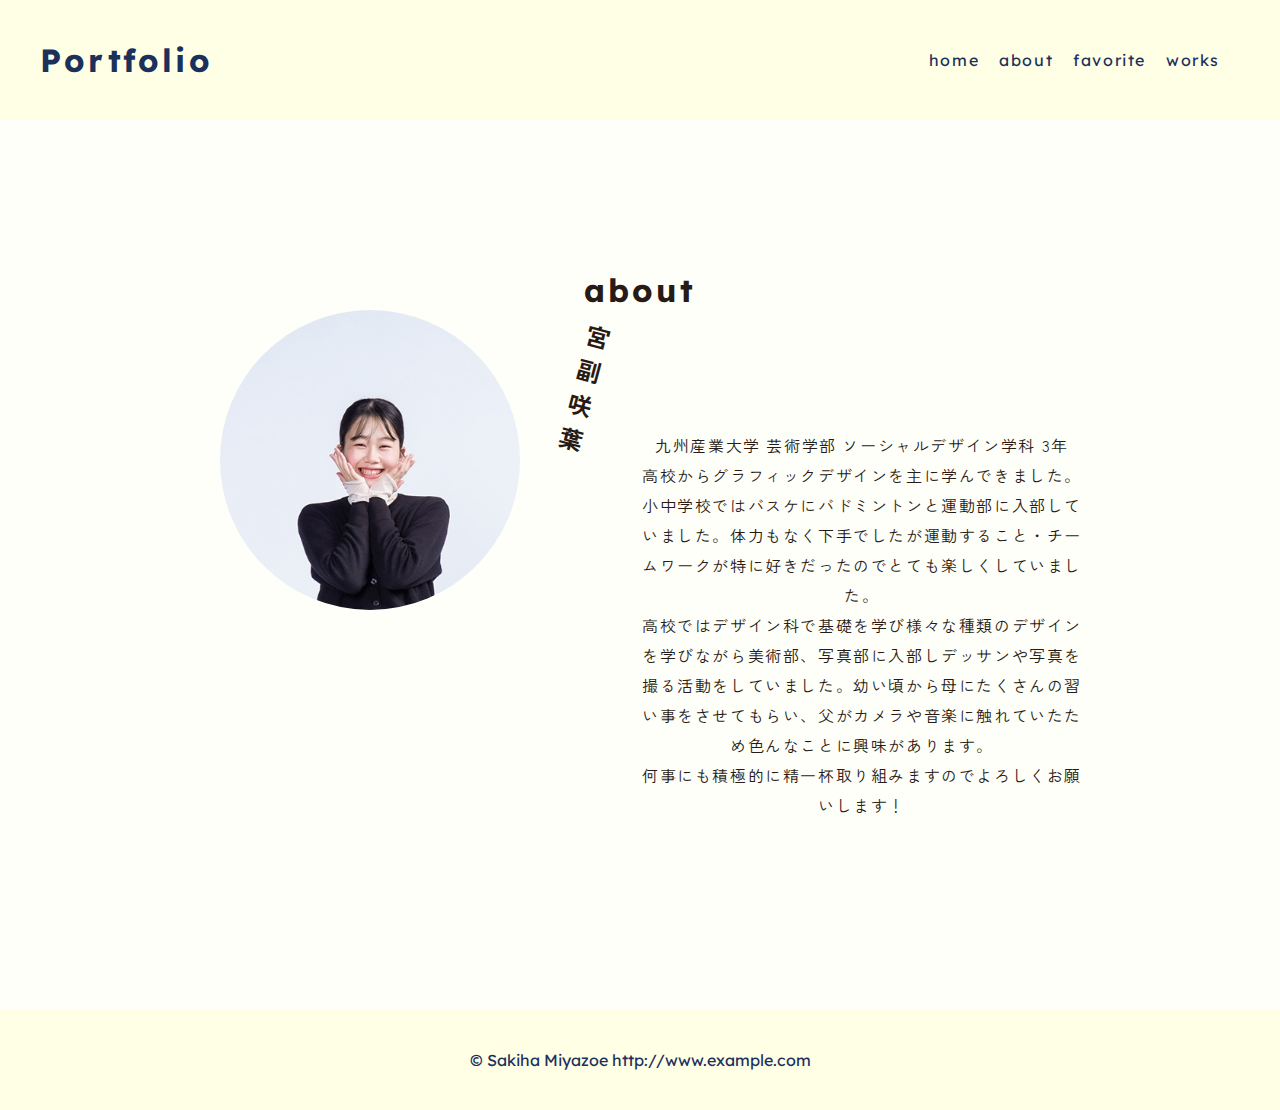
==== about.html @ b455b65d "Add files via upload" ====
<!DOCTYPE html>
<html lang="ja">

<head>
  <meta charset="utf-8" />
  <script src="https://code.jquery.com/jquery-3.6.0.min.js" integrity="sha256-/xUj+3OJU5yExlq6GSYGSHk7tPXikynS7ogEvDej/m4=" crossorigin="anonymous"></script>
  <script src="script.js"></script>
  <link rel="preconnect" href="https://fonts.googleapis.com">
  <link rel="preconnect" href="https://fonts.gstatic.com" crossorigin>
  <link href="https://fonts.googleapis.com/css2?family=Lexend&display=swap" rel="stylesheet">
  <link rel="preconnect" href="https://fonts.googleapis.com">
<link rel="preconnect" href="https://fonts.gstatic.com" crossorigin>
<link href="https://fonts.googleapis.com/css2?family=Lexend&family=Zen+Kaku+Gothic+New&display=swap" rel="stylesheet">
  <link rel="stylesheet" href="style2.css">
  <title>Portfolio</title>
</head>

<body>

  <div id="wrap">

    <header>
      <h1><a href="index.html">Portfolio</a></h1>
      <nav>
        <ul>
          <li><a href="index.html">home</a></li>
          <li><a href="about.html">about</a></li>
          <li><a href="favorite.html">favorite</a></li>
          <li><a href="works.html">works</a></li>
        </ul>
      </nav>
    </header>

    <section>
      <h1>about</h1>
      <div class="btn1">
      <div class="circle">
        <img src="images/20.jpg">
      </div>
      <h2>宮副咲葉</h2>
      <p>
        <br>九州産業大学 芸術学部 ソーシャルデザイン学科 3年
      <br>高校からグラフィックデザインを主に学んできました。
    <br>小中学校ではバスケにバドミントンと運動部に入部していました。体力もなく下手でしたが運動すること・チームワークが特に好きだったのでとても楽しくしていました。
    <br>高校ではデザイン科で基礎を学び様々な種類のデザインを学びながら美術部、写真部に入部しデッサンや写真を撮る活動をしていました。幼い頃から母にたくさんの習い事をさせてもらい、父がカメラや音楽に触れていたため色んなことに興味があります。
  <br>何事にも積極的に精一杯取り組みますのでよろしくお願いします！</a></p>
      </div>
    </section>

    <footer>
      &copy; Sakiha Miyazoe http://www.example.com
    </footer>

  </div>

</body>

</html>
---- style2.css ----
*{
    margin: 0;
    padding: 0;
    list-style-type: none;
    text-decoration: none;
  }
  
  a{
    color:#1c305c;
  }
  
  #wrap{
    margin:auto;
    width: 100%;
  }
  
  header{
    padding: 40px;
    background-color: #ffffe5;
    font-family: 'Lexend', sans-serif;
    width: 100%;
    box-sizing: border-box;
  }
    header h1{
      margin-right: auto;
      letter-spacing: 0.1em;
    }
    header ul{
      padding-top: 10px;
      padding-bottom: 10px;
      display: flex;
      letter-spacing: 0.1em;
    }
    header li{
      width: auto;
      margin-right: 20px;
    }

      main p{
        position: fixed;
        font-family: Arial, Helvetica, sans-serif;
        font-size: large;
        letter-spacing: 0.5em;
        color: #ffffd6;
        font-family: 'Lexend', sans-serif;
      }
      
      section{
        padding: 150px;
        background-color: #fffff9;
      }

      .btn1 {
        display: flex;
      }

      .item {
        padding: 20px;
        width: 50%;
        box-sizing: border-box;
        background-color: #fffff9;
      }

      .item img {
        width: 100%;
      }

      .box {
        display: flex;
        justify-content: space-between;
        flex-wrap: wrap;
        /* gap: 30px; */
        padding: 30px;
        background-color: #fffff9;
      }

      h1 {
        font-family: 'Lexend', sans-serif;
          text-align: center;
          letter-spacing: 0.1em;
          color: #281a14;
      }

      h2 {
        font-family: 'Zen Kaku Gothic New', sans-serif;
        text-align: center;
        color: #281a14;
        transform: rotate(15deg);
      }

        section p {
          padding: 40px;
          margin-top: 50px;
          margin-left: 50px;
          font-family: 'Zen Kaku Gothic New', sans-serif;
          text-align: center;
          letter-spacing: 0.1rem;
          color: #281a14;
          line-height: 30px;
        }
        
        .circle img {
          border-radius: 50%;
          margin-left: 70px;
          width: 300px;
        }
      
        .p2 {
          font-family: 'Lexend', sans-serif;
          text-align: right;
        }

      .home{
        display: flex;
        justify-content: center;
        align-items: center;
        height: 100vh;
      
      }
      
      footer{
        background-color: #ffffe5;
        width: 100%;
        padding: 40px 0;
        font-family: 'Lexend', sans-serif;
        text-align: center;
        color: #1c305c;

      }

      img {
        width: 100%;
        height: auto;
      }
      
      @media all and (min-width: 600px) {
        header{
          display: flex;
        }
          header ul {
            margin-top: 0;
          }
      }
      
      @media all and (min-width: 1025px) {
      
        .item {
          width: 33.3%;
        }
      }
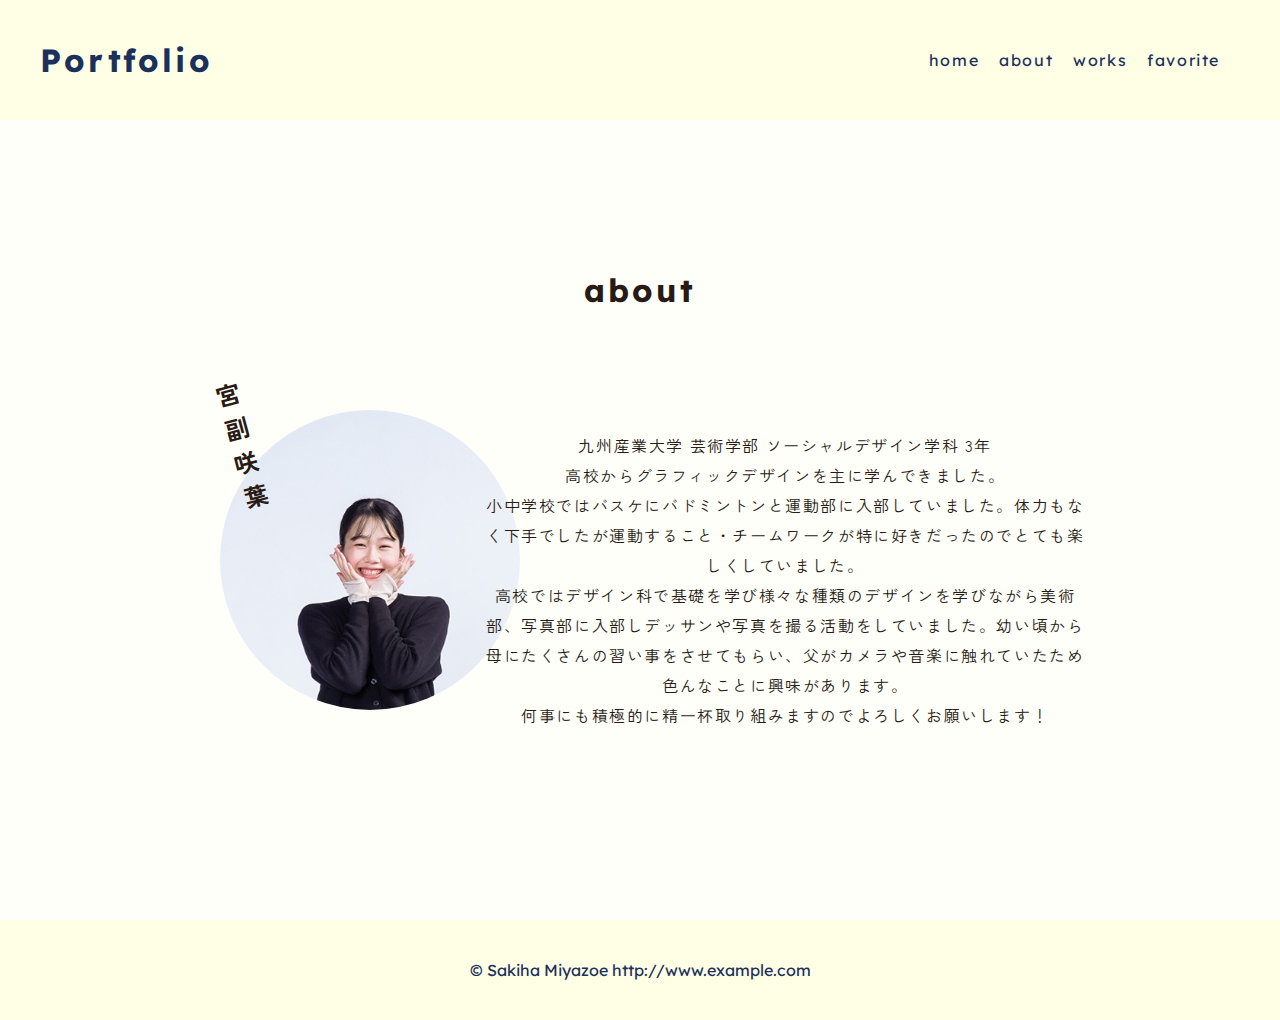
==== commit 3675bf63: "Add files via upload" ====
--- a/about.html
+++ b/about.html
@@ -25,8 +25,8 @@
         <ul>
           <li><a href="index.html">home</a></li>
           <li><a href="about.html">about</a></li>
+          <li><a href="works.html">works</a></li>
           <li><a href="favorite.html">favorite</a></li>
-          <li><a href="works.html">works</a></li>
         </ul>
       </nav>
     </header>
--- a/style2.css
+++ b/style2.css
@@ -48,6 +48,7 @@
       section{
         padding: 150px;
         background-color: #fffff9;
+        
       }
 
       .btn1 {
@@ -82,27 +83,45 @@
       }
 
       h2 {
+        margin-top: 60px;
         font-family: 'Zen Kaku Gothic New', sans-serif;
         text-align: center;
         color: #281a14;
-        transform: rotate(15deg);
+        transform: rotate(-15deg);
       }
 
         section p {
           padding: 40px;
+          height: auto;
           margin-top: 50px;
-          margin-left: 50px;
+          margin-left: 150px;
           font-family: 'Zen Kaku Gothic New', sans-serif;
           text-align: center;
           letter-spacing: 0.1rem;
           color: #281a14;
           line-height: 30px;
+          display: block;
+          
+        }
+
+        .p3 {
+          padding: 30px;
+          margin-top: 20px;
+          font-family: 'Zen Kaku Gothic New', sans-serif;
+          text-align: center;
+          letter-spacing: 0.1rem;
+          color: #281a14;
+          line-height: 30px;
+          display: block;
+
         }
         
         .circle img {
           border-radius: 50%;
+          margin-top: 100px;
           margin-left: 70px;
           width: 300px;
+          max-width: 300%;
         }
       
         .p2 {
@@ -140,6 +159,10 @@
           header ul {
             margin-top: 0;
           }
+
+          p {
+            font-size: 75%;
+          }
       }
       
       @media all and (min-width: 1025px) {
@@ -147,4 +170,8 @@
         .item {
           width: 33.3%;
         }
+
+        p {
+          font-size: 100%;
+        }
       }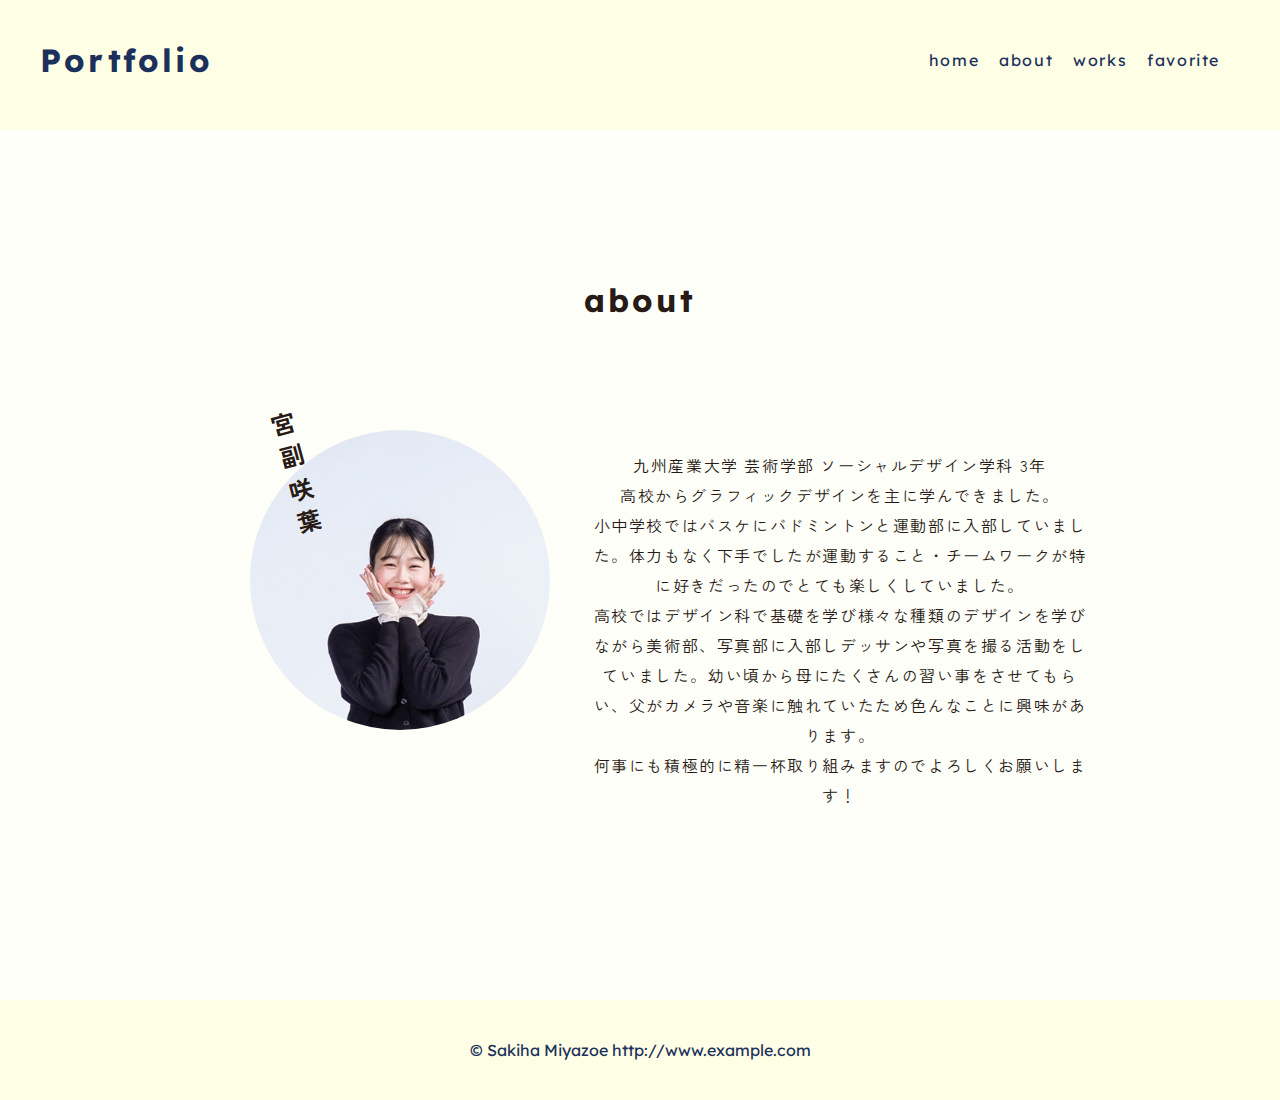
==== commit 4959de32: "Add files via upload" ====
--- a/about.html
+++ b/about.html
@@ -3,6 +3,7 @@
 
 <head>
   <meta charset="utf-8" />
+  <meta name="viewport" content="width=device-width, initial-scale=1.0">
   <script src="https://code.jquery.com/jquery-3.6.0.min.js" integrity="sha256-/xUj+3OJU5yExlq6GSYGSHk7tPXikynS7ogEvDej/m4=" crossorigin="anonymous"></script>
   <script src="script.js"></script>
   <link rel="preconnect" href="https://fonts.googleapis.com">
--- a/style2.css
+++ b/style2.css
@@ -45,14 +45,17 @@
         font-family: 'Lexend', sans-serif;
       }
       
+  
+
       section{
-        padding: 150px;
+        padding: 50px 0px;
         background-color: #fffff9;
         
       }
 
       .btn1 {
-        display: flex;
+        display: block;
+        position: relative;
       }
 
       .item {
@@ -80,23 +83,28 @@
           text-align: center;
           letter-spacing: 0.1em;
           color: #281a14;
+          margin-bottom: 30px;
       }
 
       h2 {
-        margin-top: 60px;
+        margin-top: 10px;
         font-family: 'Zen Kaku Gothic New', sans-serif;
         text-align: center;
+        letter-spacing: 0.4em;
         color: #281a14;
         transform: rotate(-15deg);
+        writing-mode: vertical-rl;
+        position: absolute;
+        top: 5px;
+        left: 180px;
       }
 
         section p {
           padding: 40px;
           height: auto;
           margin-top: 50px;
-          margin-left: 150px;
-          font-family: 'Zen Kaku Gothic New', sans-serif;
-          text-align: center;
+          font-family: 'Zen Kaku Gothic New', sans-serif;
+          text-align: left;
           letter-spacing: 0.1rem;
           color: #281a14;
           line-height: 30px;
@@ -118,8 +126,8 @@
         
         .circle img {
           border-radius: 50%;
-          margin-top: 100px;
-          margin-left: 70px;
+          margin: auto;
+          display: block;
           width: 300px;
           max-width: 300%;
         }
@@ -161,7 +169,8 @@
           }
 
           p {
-            font-size: 75%;
+            font-size: 70%;
+
           }
       }
       
@@ -174,4 +183,60 @@
         p {
           font-size: 100%;
         }
+
+        section{
+          padding: 150px;
+          background-color: #fffff9;
+          
+        }
+
+        .btn1 {
+          display: flex;
+          position: relative;
+          
+        }
+
+        h1 {
+          font-family: 'Lexend', sans-serif;
+            text-align: center;
+            letter-spacing: 0.1em;
+            color: #281a14;
+            margin-bottom: 10px;
+        }
+
+        h2 {
+          margin-top: 60px;
+          font-family: 'Zen Kaku Gothic New', sans-serif;
+          text-align: center;
+          letter-spacing: 0.4em;
+          color: #281a14;
+          transform: rotate(-15deg);
+          writing-mode: vertical-rl;
+          position: absolute;
+          top: 20px;
+          left: 130px;
+        }
+
+        section p {
+          padding: 40px;
+          height: auto;
+          margin-top: 50px;
+          margin-left: 300px;
+          font-family: 'Zen Kaku Gothic New', sans-serif;
+          text-align: center;
+          letter-spacing: 0.1rem;
+          color: #281a14;
+          line-height: 30px;
+          display: block;
+          
+        }
+
+        .circle img {
+          border-radius: 50%;
+          margin-top: 100px;
+          margin-left: 100px;
+          width: 300px;
+          max-width: 300%;
+        }
+
       }